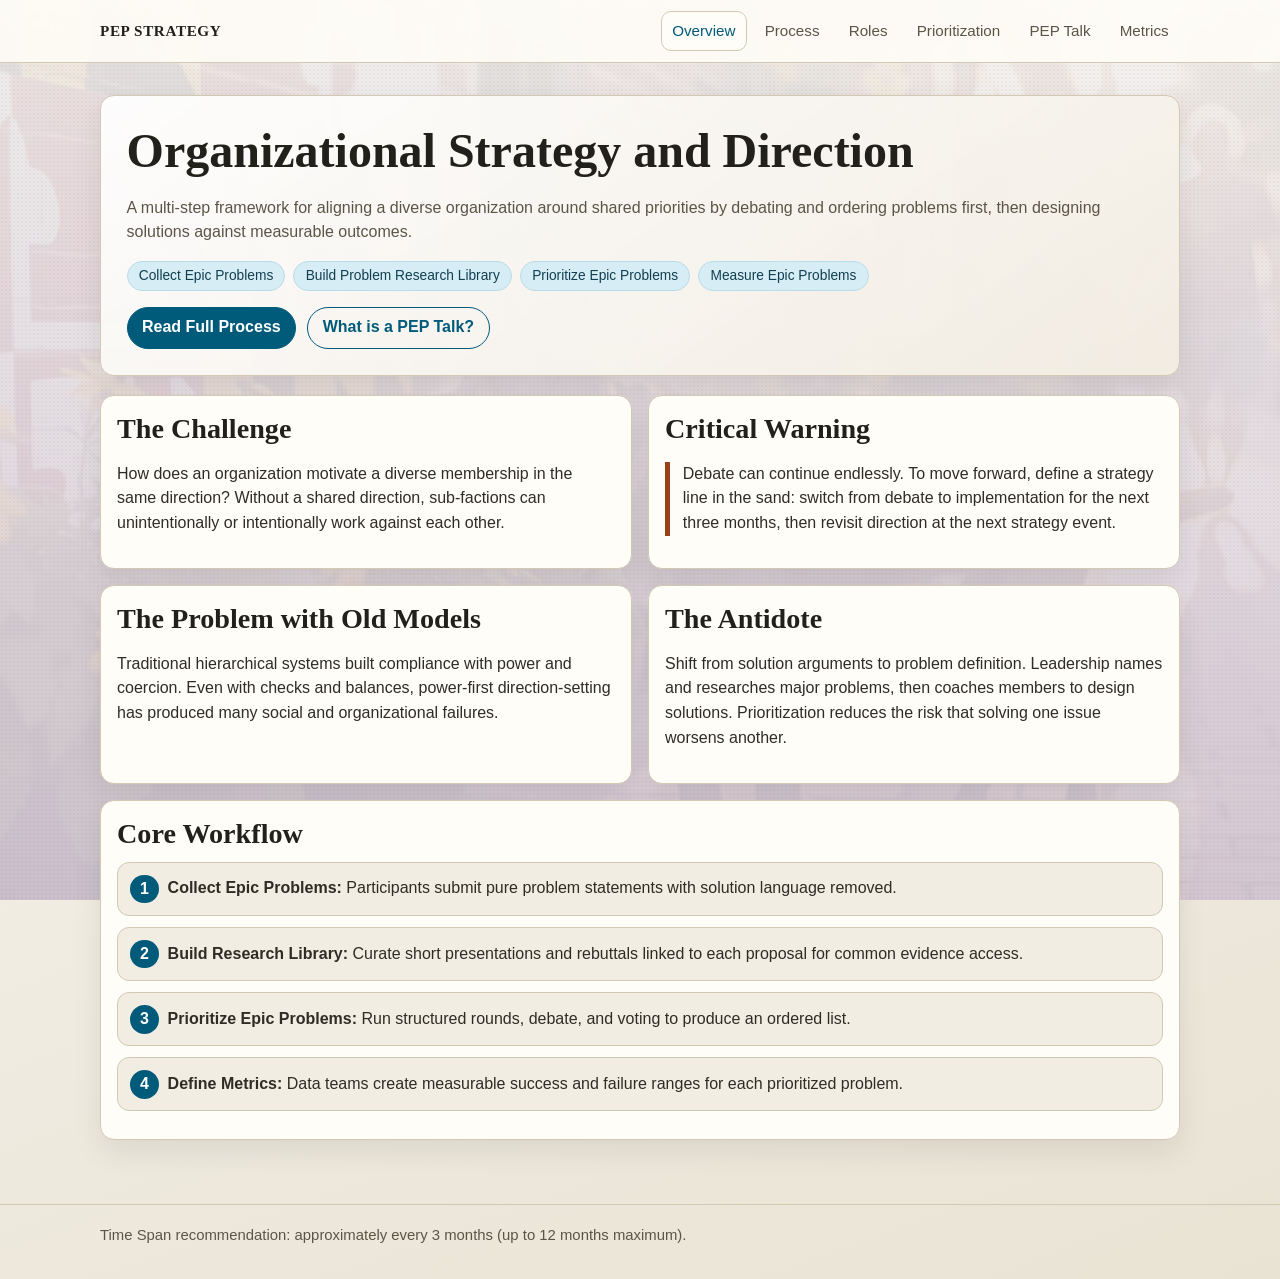
==== index.html @ a3748f55 "added pep talks" ====
<!doctype html>
<html lang="en">
  <head>
    <meta charset="UTF-8" />
    <meta name="viewport" content="width=device-width, initial-scale=1.0" />
    <title>Organizational Strategy and Direction</title>
    <link rel="stylesheet" href="styles.css" />
  </head>
  <body>
    <div class="site-bg"></div>
    <div class="grain"></div>
    <header class="site-header">
      <div class="wrap header-row">
        <a class="brand" href="index.html">PEP Strategy</a>
        <button class="menu-btn" data-menu-btn type="button">Menu</button>
        <nav class="site-nav" data-nav>
          <a class="active" href="index.html">Overview</a>
          <a href="process.html">Process</a>
          <a href="roles.html">Roles</a>
          <a href="prioritization.html">Prioritization</a>
          <a href="pep-talk.html">PEP Talk</a>
          <a href="metrics.html">Metrics</a>
        </nav>
      </div>
    </header>
    <main class="wrap">
      <section class="hero">
        <h1>Organizational Strategy and Direction</h1>
        <p class="muted">
          A multi-step framework for aligning a diverse organization around shared
          priorities by debating and ordering problems first, then designing
          solutions against measurable outcomes.
        </p>
        <div class="chips">
          <span class="chip">Collect Epic Problems</span>
          <span class="chip">Build Problem Research Library</span>
          <span class="chip">Prioritize Epic Problems</span>
          <span class="chip">Measure Epic Problems</span>
        </div>
        <div class="cta-row">
          <a class="btn fill" href="process.html">Read Full Process</a>
          <a class="btn" href="pep-talk.html">What is a PEP Talk?</a>
        </div>
      </section>

      <section class="grid">
        <article class="card">
          <h2>The Challenge</h2>
          <p>
            How does an organization motivate a diverse membership in the same
            direction? Without a shared direction, sub-factions can unintentionally
            or intentionally work against each other.
          </p>
        </article>
        <article class="card">
          <h2>Critical Warning</h2>
          <p class="warn">
            Debate can continue endlessly. To move forward, define a strategy line
            in the sand: switch from debate to implementation for the next three
            months, then revisit direction at the next strategy event.
          </p>
        </article>
        <article class="card">
          <h2>The Problem with Old Models</h2>
          <p>
            Traditional hierarchical systems built compliance with power and
            coercion. Even with checks and balances, power-first direction-setting
            has produced many social and organizational failures.
          </p>
        </article>
        <article class="card">
          <h2>The Antidote</h2>
          <p>
            Shift from solution arguments to problem definition. Leadership names
            and researches major problems, then coaches members to design solutions.
            Prioritization reduces the risk that solving one issue worsens another.
          </p>
        </article>
        <article class="card full">
          <h2>Core Workflow</h2>
          <ol class="step-list">
            <li>
              <strong>Collect Epic Problems:</strong> Participants submit pure
              problem statements with solution language removed.
            </li>
            <li>
              <strong>Build Research Library:</strong> Curate short presentations
              and rebuttals linked to each proposal for common evidence access.
            </li>
            <li>
              <strong>Prioritize Epic Problems:</strong> Run structured rounds,
              debate, and voting to produce an ordered list.
            </li>
            <li>
              <strong>Define Metrics:</strong> Data teams create measurable success
              and failure ranges for each prioritized problem.
            </li>
          </ol>
        </article>
      </section>
    </main>
    <footer>
      <div class="wrap">
        Time Span recommendation: approximately every 3 months (up to 12 months
        maximum).
      </div>
    </footer>
    <script src="script.js"></script>
  </body>
</html>
---- styles.css ----
:root {
  --bg: #f8f6f1;
  --bg-deep: #e9e3d4;
  --surface: #fffdf8;
  --surface-alt: #f2ede2;
  --text: #22201b;
  --muted: #5b5548;
  --line: #d2c8b4;
  --accent: #005a7a;
  --accent-soft: #d7edf5;
  --accent-2: #9c3f1b;
  --radius: 14px;
  --shadow: 0 12px 30px rgba(0, 0, 0, 0.08);
}

* {
  box-sizing: border-box;
}

html,
body {
  margin: 0;
  padding: 0;
}

body {
  font-family: "Gill Sans", "Avenir Next", "Trebuchet MS", sans-serif;
  color: var(--text);
  background: linear-gradient(160deg, var(--bg), var(--bg-deep));
  line-height: 1.55;
}

.site-bg {
  position: fixed;
  inset: 0;
  z-index: -2;
  background-image: linear-gradient(rgba(248, 246, 241, 0.72), rgba(248, 246, 241, 0.76)), url("images/background.avif");
  background-size: cover;
  background-position: center;
}

.grain {
  position: fixed;
  inset: 0;
  z-index: -1;
  background-image: radial-gradient(rgba(0, 0, 0, 0.03) 1px, transparent 1px);
  background-size: 4px 4px;
  pointer-events: none;
}

.wrap {
  width: min(1080px, calc(100% - 2rem));
  margin: 0 auto;
}

.site-header {
  position: sticky;
  top: 0;
  backdrop-filter: blur(6px);
  background: rgba(255, 253, 248, 0.88);
  border-bottom: 1px solid var(--line);
  z-index: 30;
}

.header-row {
  display: flex;
  align-items: center;
  justify-content: space-between;
  gap: 1rem;
  padding: 0.7rem 0;
}

.brand {
  text-decoration: none;
  color: var(--text);
  font-family: "Palatino Linotype", Palatino, serif;
  font-weight: 700;
  letter-spacing: 0.04em;
  text-transform: uppercase;
  font-size: 0.95rem;
}

.menu-btn {
  display: none;
  background: var(--surface-alt);
  border: 1px solid var(--line);
  border-radius: 10px;
  padding: 0.5rem 0.7rem;
  font-size: 0.95rem;
}

.site-nav {
  display: flex;
  gap: 0.4rem;
  flex-wrap: wrap;
}

.site-nav a {
  text-decoration: none;
  color: var(--muted);
  padding: 0.45rem 0.65rem;
  border-radius: 10px;
  border: 1px solid transparent;
  font-size: 0.95rem;
}

.site-nav a.active,
.site-nav a:hover {
  color: var(--accent);
  border-color: var(--line);
  background: var(--surface);
}

main {
  padding: 2rem 0 4rem;
}

.hero {
  border: 1px solid var(--line);
  border-radius: var(--radius);
  background: linear-gradient(145deg, rgba(255, 255, 255, 0.92), rgba(242, 237, 226, 0.95));
  box-shadow: var(--shadow);
  padding: clamp(1.2rem, 2vw, 2rem);
}

h1,
h2,
h3 {
  font-family: "Palatino Linotype", Palatino, serif;
  margin-top: 0;
  line-height: 1.2;
}

h1 {
  font-size: clamp(1.8rem, 4vw, 3rem);
  margin-bottom: 0.5rem;
}

h2 {
  margin-bottom: 0.7rem;
  font-size: clamp(1.35rem, 2.2vw, 1.9rem);
}

h3 {
  margin-bottom: 0.5rem;
  font-size: 1.2rem;
}

p,
li {
  color: #2f2c24;
}

.muted {
  color: var(--muted);
}

.chips {
  display: flex;
  gap: 0.5rem;
  flex-wrap: wrap;
  margin-top: 1rem;
}

.chip {
  background: var(--accent-soft);
  color: #113f50;
  border: 1px solid #badbe8;
  border-radius: 999px;
  padding: 0.2rem 0.7rem;
  font-size: 0.86rem;
}

.grid {
  margin-top: 1.2rem;
  display: grid;
  grid-template-columns: repeat(12, 1fr);
  gap: 1rem;
}

.card {
  grid-column: span 6;
  background: var(--surface);
  border: 1px solid var(--line);
  border-radius: var(--radius);
  padding: 1rem;
  box-shadow: var(--shadow);
}

.card.full {
  grid-column: 1 / -1;
}

.card.tight p,
.card.tight li {
  margin: 0.35rem 0;
}

.card ul {
  padding-left: 1.2rem;
  margin: 0.55rem 0;
}

.warn {
  border-left: 5px solid var(--accent-2);
  padding-left: 0.8rem;
}

.step-list {
  counter-reset: stepcount;
  list-style: none;
  padding-left: 0;
  margin: 0;
}

.step-list li {
  counter-increment: stepcount;
  background: var(--surface-alt);
  border: 1px solid var(--line);
  border-radius: 12px;
  margin: 0.7rem 0;
  padding: 0.85rem 0.95rem 0.85rem 3.1rem;
  position: relative;
}

.step-list li::before {
  content: counter(stepcount);
  position: absolute;
  left: 0.75rem;
  top: 0.73rem;
  width: 1.8rem;
  height: 1.8rem;
  border-radius: 999px;
  display: grid;
  place-items: center;
  background: var(--accent);
  color: #fff;
  font-weight: 700;
}

.cta-row {
  margin-top: 1rem;
  display: flex;
  flex-wrap: wrap;
  gap: 0.7rem;
}

.btn {
  display: inline-block;
  text-decoration: none;
  border-radius: 999px;
  border: 1px solid var(--accent);
  color: var(--accent);
  padding: 0.48rem 0.9rem;
  font-weight: 600;
}

.btn.fill {
  background: var(--accent);
  color: #fff;
}

.accordion {
  margin-top: 1rem;
}

.acc-item {
  border: 1px solid var(--line);
  border-radius: 12px;
  background: var(--surface);
  margin-bottom: 0.6rem;
  overflow: hidden;
}

.acc-head {
  width: 100%;
  text-align: left;
  border: 0;
  background: transparent;
  padding: 0.85rem;
  font-size: 1rem;
  font-weight: 700;
  color: var(--text);
  cursor: pointer;
}

.acc-body {
  padding: 0 0.85rem 0.9rem;
  display: none;
}

.acc-item.open .acc-body {
  display: block;
}

.timeline {
  list-style: none;
  padding-left: 0;
}

.timeline li {
  padding: 0.8rem 0.9rem;
  margin: 0.65rem 0;
  border-left: 4px solid var(--accent);
  background: var(--surface-alt);
  border-radius: 8px;
}

.checklist {
  display: grid;
  grid-template-columns: repeat(auto-fit, minmax(220px, 1fr));
  gap: 0.8rem;
}

.check {
  border: 1px solid var(--line);
  border-radius: 10px;
  padding: 0.65rem;
  background: var(--surface);
  display: flex;
  gap: 0.55rem;
  align-items: flex-start;
}

.status {
  margin-top: 0.8rem;
  font-size: 0.95rem;
  color: var(--muted);
}

footer {
  border-top: 1px solid var(--line);
  padding: 1.2rem 0 2rem;
  color: var(--muted);
  font-size: 0.93rem;
}

@media (max-width: 840px) {
  .card {
    grid-column: 1 / -1;
  }

  .menu-btn {
    display: block;
  }

  .site-nav {
    position: absolute;
    top: 3.4rem;
    left: 1rem;
    right: 1rem;
    background: rgba(255, 253, 248, 0.99);
    border: 1px solid var(--line);
    border-radius: 12px;
    padding: 0.6rem;
    display: none;
  }

  .site-nav.open {
    display: grid;
    grid-template-columns: 1fr;
  }
}
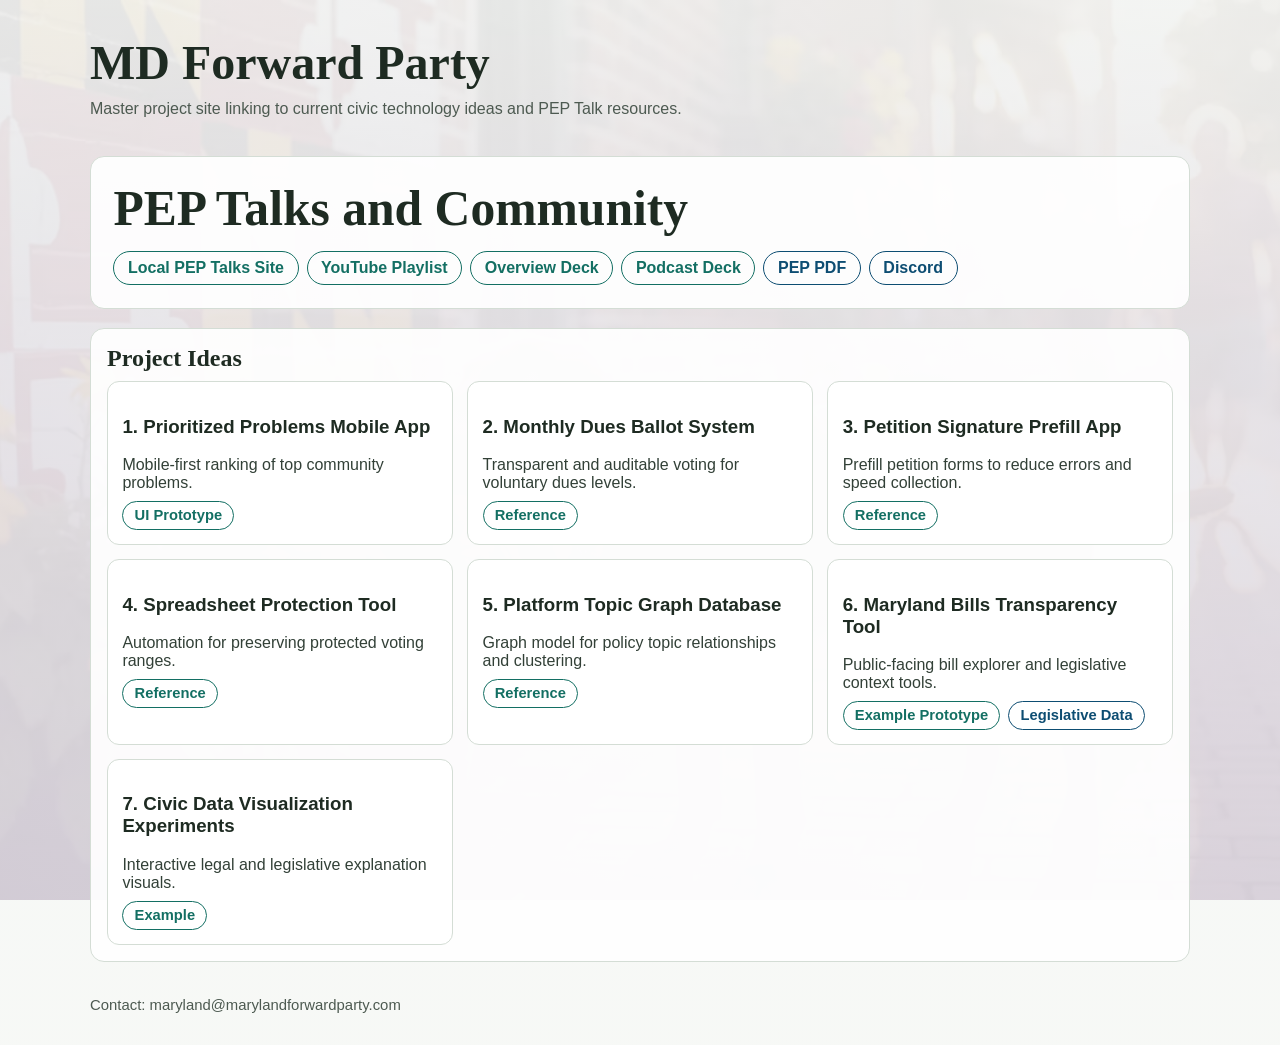
==== commit 415a0715: "Merge pull request #1 from juliancoy/main latest idk" ====
--- a/index.html
+++ b/index.html
@@ -3,108 +3,213 @@
   <head>
     <meta charset="UTF-8" />
     <meta name="viewport" content="width=device-width, initial-scale=1.0" />
-    <title>Organizational Strategy and Direction</title>
-    <link rel="stylesheet" href="styles.css" />
+    <title>MD Forward Party</title>
+    <style>
+      :root {
+        --bg: #f5f7f4;
+        --panel: #ffffff;
+        --text: #1e2b22;
+        --muted: #4d5a51;
+        --line: #d4ddd5;
+        --accent: #136f63;
+        --accent-2: #0d4d72;
+      }
+
+      * {
+        box-sizing: border-box;
+      }
+
+      body {
+        margin: 0;
+        font-family: "Avenir Next", "Gill Sans", "Trebuchet MS", sans-serif;
+        color: var(--text);
+        background:
+          linear-gradient(rgba(245, 247, 244, 0.78), rgba(245, 247, 244, 0.82)),
+          url("images/background.avif") center / cover fixed no-repeat;
+      }
+
+      .wrap {
+        width: min(1100px, calc(100% - 2rem));
+        margin: 0 auto;
+      }
+
+      header {
+        padding: 2.2rem 0 1.2rem;
+      }
+
+      h1,
+      h2 {
+        font-family: "Palatino Linotype", Palatino, serif;
+        margin: 0 0 0.6rem;
+      }
+
+      h1 {
+        font-size: clamp(2rem, 4vw, 3rem);
+      }
+
+      .subtitle {
+        max-width: 75ch;
+        color: var(--muted);
+        margin: 0;
+      }
+
+      .section {
+        margin: 1.2rem 0;
+        background: rgba(255, 255, 255, 0.92);
+        border: 1px solid var(--line);
+        border-radius: 14px;
+        padding: 1rem;
+      }
+
+      .pep-hero {
+        padding: 1.4rem;
+      }
+
+      .pep-hero h2 {
+        font-size: clamp(2rem, 5vw, 3.1rem);
+        margin-bottom: 0.9rem;
+      }
+
+      .pep-hero .links a.btn {
+        font-size: 1rem;
+        padding: 0.45rem 0.85rem;
+      }
+
+      .grid {
+        display: grid;
+        grid-template-columns: repeat(auto-fit, minmax(260px, 1fr));
+        gap: 0.9rem;
+      }
+
+      .card {
+        background: var(--panel);
+        border: 1px solid var(--line);
+        border-radius: 12px;
+        padding: 0.9rem;
+      }
+
+      .card p {
+        color: #324037;
+        margin: 0.55rem 0;
+      }
+
+      .links {
+        display: flex;
+        flex-wrap: wrap;
+        gap: 0.5rem;
+        margin-top: 0.55rem;
+      }
+
+      a.btn {
+        text-decoration: none;
+        border: 1px solid var(--accent);
+        color: var(--accent);
+        border-radius: 999px;
+        padding: 0.33rem 0.7rem;
+        font-size: 0.92rem;
+        font-weight: 600;
+      }
+
+      a.btn.alt {
+        border-color: var(--accent-2);
+        color: var(--accent-2);
+      }
+
+      footer {
+        color: var(--muted);
+        font-size: 0.93rem;
+        padding: 1rem 0 2rem;
+      }
+    </style>
   </head>
   <body>
-    <div class="site-bg"></div>
-    <div class="grain"></div>
-    <header class="site-header">
-      <div class="wrap header-row">
-        <a class="brand" href="index.html">PEP Strategy</a>
-        <button class="menu-btn" data-menu-btn type="button">Menu</button>
-        <nav class="site-nav" data-nav>
-          <a class="active" href="index.html">Overview</a>
-          <a href="process.html">Process</a>
-          <a href="roles.html">Roles</a>
-          <a href="prioritization.html">Prioritization</a>
-          <a href="pep-talk.html">PEP Talk</a>
-          <a href="metrics.html">Metrics</a>
-        </nav>
-      </div>
+    <header class="wrap">
+      <h1>MD Forward Party</h1>
+      <p class="subtitle">
+        Master project site linking to current civic technology ideas and PEP Talk
+        resources.
+      </p>
     </header>
+
     <main class="wrap">
-      <section class="hero">
-        <h1>Organizational Strategy and Direction</h1>
-        <p class="muted">
-          A multi-step framework for aligning a diverse organization around shared
-          priorities by debating and ordering problems first, then designing
-          solutions against measurable outcomes.
-        </p>
-        <div class="chips">
-          <span class="chip">Collect Epic Problems</span>
-          <span class="chip">Build Problem Research Library</span>
-          <span class="chip">Prioritize Epic Problems</span>
-          <span class="chip">Measure Epic Problems</span>
-        </div>
-        <div class="cta-row">
-          <a class="btn fill" href="process.html">Read Full Process</a>
-          <a class="btn" href="pep-talk.html">What is a PEP Talk?</a>
+      <section class="section pep-hero">
+        <h2>PEP Talks and Community</h2>
+        <div class="links">
+          <a class="btn" href="peptalks/index.html">Local PEP Talks Site</a>
+          <a class="btn" href="https://www.youtube.com/playlist?list=PLe817kHhDpUuVt0hvGrzmPZuQHDIEJgCh" target="_blank" rel="noopener noreferrer">YouTube Playlist</a>
+          <a class="btn" href="https://docs.google.com/presentation/d/1ReUq8zwjFY9XGYvoGui4mDUym4zjDDr1kSMOMMTB03U/edit?usp=sharing" target="_blank" rel="noopener noreferrer">Overview Deck</a>
+          <a class="btn" href="https://docs.google.com/presentation/d/13OREG6owep9wmHEGpirr1Uel2mpsHbH6G_jje3WhCN0/edit?usp=sharing" target="_blank" rel="noopener noreferrer">Podcast Deck</a>
+          <a class="btn alt" href="https://drive.google.com/file/d/1LuNRDrBLrNzcvCkttPSVV56pxK-YlEKy/view?usp=sharing" target="_blank" rel="noopener noreferrer">PEP PDF</a>
+          <a class="btn alt" href="https://discord.gg/knmuFxfehD" target="_blank" rel="noopener noreferrer">Discord</a>
         </div>
       </section>
 
-      <section class="grid">
-        <article class="card">
-          <h2>The Challenge</h2>
-          <p>
-            How does an organization motivate a diverse membership in the same
-            direction? Without a shared direction, sub-factions can unintentionally
-            or intentionally work against each other.
-          </p>
-        </article>
-        <article class="card">
-          <h2>Critical Warning</h2>
-          <p class="warn">
-            Debate can continue endlessly. To move forward, define a strategy line
-            in the sand: switch from debate to implementation for the next three
-            months, then revisit direction at the next strategy event.
-          </p>
-        </article>
-        <article class="card">
-          <h2>The Problem with Old Models</h2>
-          <p>
-            Traditional hierarchical systems built compliance with power and
-            coercion. Even with checks and balances, power-first direction-setting
-            has produced many social and organizational failures.
-          </p>
-        </article>
-        <article class="card">
-          <h2>The Antidote</h2>
-          <p>
-            Shift from solution arguments to problem definition. Leadership names
-            and researches major problems, then coaches members to design solutions.
-            Prioritization reduces the risk that solving one issue worsens another.
-          </p>
-        </article>
-        <article class="card full">
-          <h2>Core Workflow</h2>
-          <ol class="step-list">
-            <li>
-              <strong>Collect Epic Problems:</strong> Participants submit pure
-              problem statements with solution language removed.
-            </li>
-            <li>
-              <strong>Build Research Library:</strong> Curate short presentations
-              and rebuttals linked to each proposal for common evidence access.
-            </li>
-            <li>
-              <strong>Prioritize Epic Problems:</strong> Run structured rounds,
-              debate, and voting to produce an ordered list.
-            </li>
-            <li>
-              <strong>Define Metrics:</strong> Data teams create measurable success
-              and failure ranges for each prioritized problem.
-            </li>
-          </ol>
-        </article>
+      <section class="section">
+        <h2>Project Ideas</h2>
+        <div class="grid">
+          <article class="card">
+            <h3>1. Prioritized Problems Mobile App</h3>
+            <p>Mobile-first ranking of top community problems.</p>
+            <div class="links">
+              <a class="btn" href="https://miro.com/app/board/uXjVNVqvYdk=/?share_link_id=442935498077" target="_blank" rel="noopener noreferrer">UI Prototype</a>
+            </div>
+          </article>
+
+          <article class="card">
+            <h3>2. Monthly Dues Ballot System</h3>
+            <p>Transparent and auditable voting for voluntary dues levels.</p>
+            <div class="links">
+              <a class="btn" href="https://www.notion.so/Monthly-Dues-Ballot-31e67ecedf8980219023f71f05787a98?pvs=21" target="_blank" rel="noopener noreferrer">Reference</a>
+            </div>
+          </article>
+
+          <article class="card">
+            <h3>3. Petition Signature Prefill App</h3>
+            <p>Prefill petition forms to reduce errors and speed collection.</p>
+            <div class="links">
+              <a class="btn" href="https://www.notion.so/Mobile-App-to-Prefill-Signature-Petitions-see-Andy-Ellis-31e67ecedf89806b87c8c4e5cc461194?pvs=21" target="_blank" rel="noopener noreferrer">Reference</a>
+            </div>
+          </article>
+
+          <article class="card">
+            <h3>4. Spreadsheet Protection Tool</h3>
+            <p>Automation for preserving protected voting ranges.</p>
+            <div class="links">
+              <a class="btn" href="https://www.notion.so/Write-Code-to-Copy-Protecting-Ranges-for-Voting-Spreadsheet-31e67ecedf8980879392f9505875d39f?pvs=21" target="_blank" rel="noopener noreferrer">Reference</a>
+            </div>
+          </article>
+
+          <article class="card">
+            <h3>5. Platform Topic Graph Database</h3>
+            <p>Graph model for policy topic relationships and clustering.</p>
+            <div class="links">
+              <a class="btn" href="https://www.notion.so/Platform-Topic-Graph-Database-31e67ecedf89805183cde8dfc34a5b9d?pvs=21" target="_blank" rel="noopener noreferrer">Reference</a>
+            </div>
+          </article>
+
+          <article class="card">
+            <h3>6. Maryland Bills Transparency Tool</h3>
+            <p>Public-facing bill explorer and legislative context tools.</p>
+            <div class="links">
+              <a class="btn" href="https://codecollective.us/mdbills.html" target="_blank" rel="noopener noreferrer">Example Prototype</a>
+              <a class="btn alt" href="https://mgaleg.maryland.gov/2026rs/misc/billsmasterlist/legislation.json" target="_blank" rel="noopener noreferrer">Legislative Data</a>
+            </div>
+          </article>
+
+          <article class="card">
+            <h3>7. Civic Data Visualization Experiments</h3>
+            <p>Interactive legal and legislative explanation visuals.</p>
+            <div class="links">
+              <a class="btn" href="https://www.qfathom.com/assets/html/TrumpIndictmentsDev2.html" target="_blank" rel="noopener noreferrer">Example</a>
+            </div>
+          </article>
+        </div>
       </section>
+
     </main>
-    <footer>
-      <div class="wrap">
-        Time Span recommendation: approximately every 3 months (up to 12 months
-        maximum).
-      </div>
+
+    <footer class="wrap">
+      Contact: maryland@marylandforwardparty.com
     </footer>
-    <script src="script.js"></script>
   </body>
 </html>
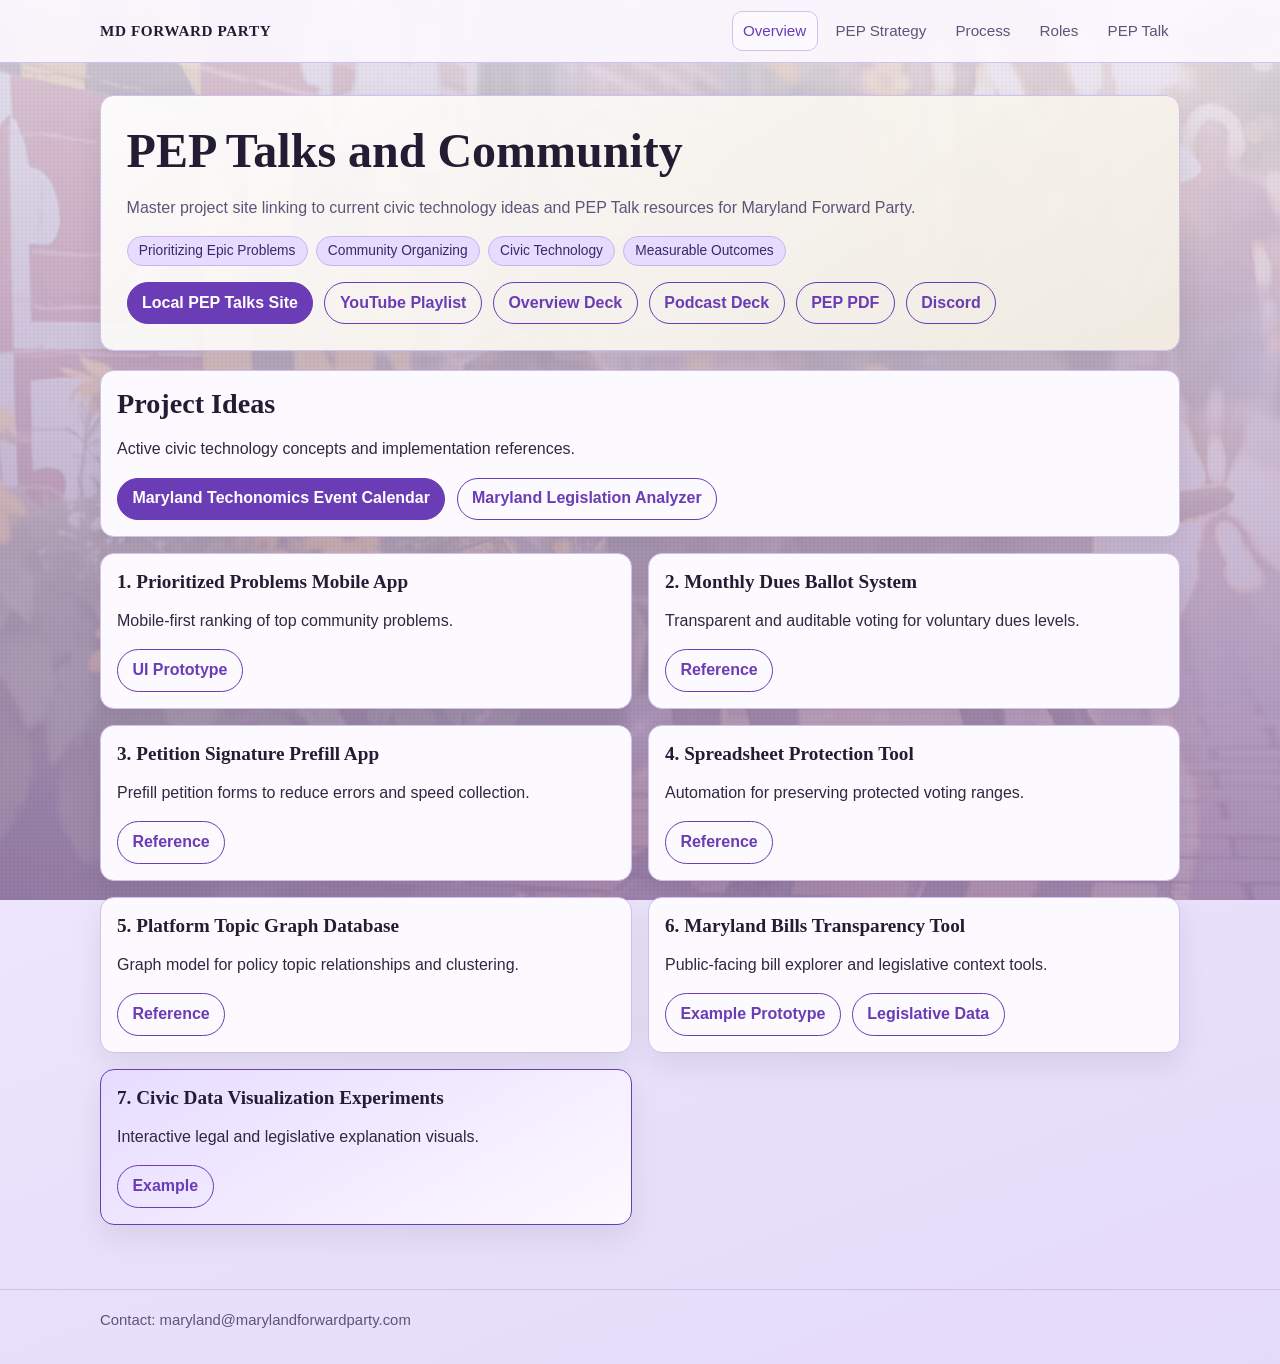
==== commit ac4d1119: "updates colors" ====
--- a/index.html
+++ b/index.html
@@ -4,212 +4,116 @@
     <meta charset="UTF-8" />
     <meta name="viewport" content="width=device-width, initial-scale=1.0" />
     <title>MD Forward Party</title>
+    <link rel="stylesheet" href="peptalks/styles.css" />
     <style>
-      :root {
-        --bg: #f5f7f4;
-        --panel: #ffffff;
-        --text: #1e2b22;
-        --muted: #4d5a51;
-        --line: #d4ddd5;
-        --accent: #136f63;
-        --accent-2: #0d4d72;
-      }
-
-      * {
-        box-sizing: border-box;
-      }
-
-      body {
-        margin: 0;
-        font-family: "Avenir Next", "Gill Sans", "Trebuchet MS", sans-serif;
-        color: var(--text);
-        background:
-          linear-gradient(rgba(245, 247, 244, 0.78), rgba(245, 247, 244, 0.82)),
-          url("images/background.avif") center / cover fixed no-repeat;
-      }
-
-      .wrap {
-        width: min(1100px, calc(100% - 2rem));
-        margin: 0 auto;
-      }
-
-      header {
-        padding: 2.2rem 0 1.2rem;
-      }
-
-      h1,
-      h2 {
-        font-family: "Palatino Linotype", Palatino, serif;
-        margin: 0 0 0.6rem;
-      }
-
-      h1 {
-        font-size: clamp(2rem, 4vw, 3rem);
-      }
-
-      .subtitle {
-        max-width: 75ch;
-        color: var(--muted);
-        margin: 0;
-      }
-
-      .section {
-        margin: 1.2rem 0;
-        background: rgba(255, 255, 255, 0.92);
-        border: 1px solid var(--line);
-        border-radius: 14px;
-        padding: 1rem;
-      }
-
-      .pep-hero {
-        padding: 1.4rem;
-      }
-
-      .pep-hero h2 {
-        font-size: clamp(2rem, 5vw, 3.1rem);
-        margin-bottom: 0.9rem;
-      }
-
-      .pep-hero .links a.btn {
-        font-size: 1rem;
-        padding: 0.45rem 0.85rem;
-      }
-
-      .grid {
-        display: grid;
-        grid-template-columns: repeat(auto-fit, minmax(260px, 1fr));
-        gap: 0.9rem;
-      }
-
-      .card {
-        background: var(--panel);
-        border: 1px solid var(--line);
-        border-radius: 12px;
-        padding: 0.9rem;
-      }
-
-      .card p {
-        color: #324037;
-        margin: 0.55rem 0;
-      }
-
-      .links {
-        display: flex;
-        flex-wrap: wrap;
-        gap: 0.5rem;
-        margin-top: 0.55rem;
-      }
-
-      a.btn {
-        text-decoration: none;
-        border: 1px solid var(--accent);
-        color: var(--accent);
-        border-radius: 999px;
-        padding: 0.33rem 0.7rem;
-        font-size: 0.92rem;
-        font-weight: 600;
-      }
-
-      a.btn.alt {
-        border-color: var(--accent-2);
-        color: var(--accent-2);
-      }
-
-      footer {
-        color: var(--muted);
-        font-size: 0.93rem;
-        padding: 1rem 0 2rem;
+      .spotlight {
+        border-color: var(--accent);
+        background: linear-gradient(150deg, var(--accent-soft), var(--surface));
       }
     </style>
   </head>
   <body>
-    <header class="wrap">
-      <h1>MD Forward Party</h1>
-      <p class="subtitle">
-        Master project site linking to current civic technology ideas and PEP Talk
-        resources.
-      </p>
+    <div class="site-bg"></div>
+    <div class="grain"></div>
+    <header class="site-header">
+      <div class="wrap header-row">
+        <a class="brand" href="index.html">MD Forward Party</a>
+        <button class="menu-btn" data-menu-btn type="button">Menu</button>
+        <nav class="site-nav" data-nav>
+          <a class="active" href="index.html">Overview</a>
+          <a href="peptalks/index.html">PEP Strategy</a>
+          <a href="peptalks/process.html">Process</a>
+          <a href="peptalks/roles.html">Roles</a>
+          <a href="peptalks/pep-talk.html">PEP Talk</a>
+        </nav>
+      </div>
     </header>
 
     <main class="wrap">
-      <section class="section pep-hero">
-        <h2>PEP Talks and Community</h2>
-        <div class="links">
-          <a class="btn" href="peptalks/index.html">Local PEP Talks Site</a>
+      <section class="hero">
+        <h1>PEP Talks and Community</h1>
+        <p class="muted">
+          Master project site linking to current civic technology ideas and PEP
+          Talk resources for Maryland Forward Party.
+        </p>
+        <div class="chips">
+          <span class="chip">Prioritizing Epic Problems</span>
+          <span class="chip">Community Organizing</span>
+          <span class="chip">Civic Technology</span>
+          <span class="chip">Measurable Outcomes</span>
+        </div>
+        <div class="cta-row">
+          <a class="btn fill" href="peptalks/index.html">Local PEP Talks Site</a>
           <a class="btn" href="https://www.youtube.com/playlist?list=PLe817kHhDpUuVt0hvGrzmPZuQHDIEJgCh" target="_blank" rel="noopener noreferrer">YouTube Playlist</a>
           <a class="btn" href="https://docs.google.com/presentation/d/1ReUq8zwjFY9XGYvoGui4mDUym4zjDDr1kSMOMMTB03U/edit?usp=sharing" target="_blank" rel="noopener noreferrer">Overview Deck</a>
           <a class="btn" href="https://docs.google.com/presentation/d/13OREG6owep9wmHEGpirr1Uel2mpsHbH6G_jje3WhCN0/edit?usp=sharing" target="_blank" rel="noopener noreferrer">Podcast Deck</a>
-          <a class="btn alt" href="https://drive.google.com/file/d/1LuNRDrBLrNzcvCkttPSVV56pxK-YlEKy/view?usp=sharing" target="_blank" rel="noopener noreferrer">PEP PDF</a>
-          <a class="btn alt" href="https://discord.gg/knmuFxfehD" target="_blank" rel="noopener noreferrer">Discord</a>
+          <a class="btn" href="https://drive.google.com/file/d/1LuNRDrBLrNzcvCkttPSVV56pxK-YlEKy/view?usp=sharing" target="_blank" rel="noopener noreferrer">PEP PDF</a>
+          <a class="btn" href="https://discord.gg/knmuFxfehD" target="_blank" rel="noopener noreferrer">Discord</a>
         </div>
       </section>
 
-      <section class="section">
-        <h2>Project Ideas</h2>
-        <div class="grid">
-          <article class="card">
-            <h3>1. Prioritized Problems Mobile App</h3>
-            <p>Mobile-first ranking of top community problems.</p>
-            <div class="links">
-              <a class="btn" href="https://miro.com/app/board/uXjVNVqvYdk=/?share_link_id=442935498077" target="_blank" rel="noopener noreferrer">UI Prototype</a>
-            </div>
-          </article>
+      <section class="grid">
+        <article class="card full">
+          <h2>Project Ideas</h2>
+          <p>
+            Active civic technology concepts and implementation references.
+          </p>
+          <div class="cta-row">
+            <a class="btn fill" href="https://codecollective.us/calendar.html?city=baltimore" target="_blank" rel="noopener noreferrer">Maryland Techonomics Event Calendar</a>
+            <a class="btn" href="https://codecollective.us/mdbills.html" target="_blank" rel="noopener noreferrer">Maryland Legislation Analyzer</a>
+          </div>
+        </article>
 
-          <article class="card">
-            <h3>2. Monthly Dues Ballot System</h3>
-            <p>Transparent and auditable voting for voluntary dues levels.</p>
-            <div class="links">
-              <a class="btn" href="https://www.notion.so/Monthly-Dues-Ballot-31e67ecedf8980219023f71f05787a98?pvs=21" target="_blank" rel="noopener noreferrer">Reference</a>
-            </div>
-          </article>
+        <article class="card">
+          <h3>1. Prioritized Problems Mobile App</h3>
+          <p>Mobile-first ranking of top community problems.</p>
+          <a class="btn" href="https://miro.com/app/board/uXjVNVqvYdk=/?share_link_id=442935498077" target="_blank" rel="noopener noreferrer">UI Prototype</a>
+        </article>
 
-          <article class="card">
-            <h3>3. Petition Signature Prefill App</h3>
-            <p>Prefill petition forms to reduce errors and speed collection.</p>
-            <div class="links">
-              <a class="btn" href="https://www.notion.so/Mobile-App-to-Prefill-Signature-Petitions-see-Andy-Ellis-31e67ecedf89806b87c8c4e5cc461194?pvs=21" target="_blank" rel="noopener noreferrer">Reference</a>
-            </div>
-          </article>
+        <article class="card">
+          <h3>2. Monthly Dues Ballot System</h3>
+          <p>Transparent and auditable voting for voluntary dues levels.</p>
+          <a class="btn" href="https://www.notion.so/Monthly-Dues-Ballot-31e67ecedf8980219023f71f05787a98?pvs=21" target="_blank" rel="noopener noreferrer">Reference</a>
+        </article>
 
-          <article class="card">
-            <h3>4. Spreadsheet Protection Tool</h3>
-            <p>Automation for preserving protected voting ranges.</p>
-            <div class="links">
-              <a class="btn" href="https://www.notion.so/Write-Code-to-Copy-Protecting-Ranges-for-Voting-Spreadsheet-31e67ecedf8980879392f9505875d39f?pvs=21" target="_blank" rel="noopener noreferrer">Reference</a>
-            </div>
-          </article>
+        <article class="card">
+          <h3>3. Petition Signature Prefill App</h3>
+          <p>Prefill petition forms to reduce errors and speed collection.</p>
+          <a class="btn" href="https://www.notion.so/Mobile-App-to-Prefill-Signature-Petitions-see-Andy-Ellis-31e67ecedf89806b87c8c4e5cc461194?pvs=21" target="_blank" rel="noopener noreferrer">Reference</a>
+        </article>
 
-          <article class="card">
-            <h3>5. Platform Topic Graph Database</h3>
-            <p>Graph model for policy topic relationships and clustering.</p>
-            <div class="links">
-              <a class="btn" href="https://www.notion.so/Platform-Topic-Graph-Database-31e67ecedf89805183cde8dfc34a5b9d?pvs=21" target="_blank" rel="noopener noreferrer">Reference</a>
-            </div>
-          </article>
+        <article class="card">
+          <h3>4. Spreadsheet Protection Tool</h3>
+          <p>Automation for preserving protected voting ranges.</p>
+          <a class="btn" href="https://www.notion.so/Write-Code-to-Copy-Protecting-Ranges-for-Voting-Spreadsheet-31e67ecedf8980879392f9505875d39f?pvs=21" target="_blank" rel="noopener noreferrer">Reference</a>
+        </article>
 
-          <article class="card">
-            <h3>6. Maryland Bills Transparency Tool</h3>
-            <p>Public-facing bill explorer and legislative context tools.</p>
-            <div class="links">
-              <a class="btn" href="https://codecollective.us/mdbills.html" target="_blank" rel="noopener noreferrer">Example Prototype</a>
-              <a class="btn alt" href="https://mgaleg.maryland.gov/2026rs/misc/billsmasterlist/legislation.json" target="_blank" rel="noopener noreferrer">Legislative Data</a>
-            </div>
-          </article>
+        <article class="card">
+          <h3>5. Platform Topic Graph Database</h3>
+          <p>Graph model for policy topic relationships and clustering.</p>
+          <a class="btn" href="https://www.notion.so/Platform-Topic-Graph-Database-31e67ecedf89805183cde8dfc34a5b9d?pvs=21" target="_blank" rel="noopener noreferrer">Reference</a>
+        </article>
 
-          <article class="card">
-            <h3>7. Civic Data Visualization Experiments</h3>
-            <p>Interactive legal and legislative explanation visuals.</p>
-            <div class="links">
-              <a class="btn" href="https://www.qfathom.com/assets/html/TrumpIndictmentsDev2.html" target="_blank" rel="noopener noreferrer">Example</a>
-            </div>
-          </article>
-        </div>
+        <article class="card">
+          <h3>6. Maryland Bills Transparency Tool</h3>
+          <p>Public-facing bill explorer and legislative context tools.</p>
+          <div class="cta-row">
+            <a class="btn" href="https://codecollective.us/mdbills.html" target="_blank" rel="noopener noreferrer">Example Prototype</a>
+            <a class="btn" href="https://mgaleg.maryland.gov/2026rs/misc/billsmasterlist/legislation.json" target="_blank" rel="noopener noreferrer">Legislative Data</a>
+          </div>
+        </article>
+
+        <article class="card spotlight">
+          <h3>7. Civic Data Visualization Experiments</h3>
+          <p>Interactive legal and legislative explanation visuals.</p>
+          <a class="btn" href="https://www.qfathom.com/assets/html/TrumpIndictmentsDev2.html" target="_blank" rel="noopener noreferrer">Example</a>
+        </article>
       </section>
-
     </main>
 
-    <footer class="wrap">
-      Contact: maryland@marylandforwardparty.com
+    <footer>
+      <div class="wrap">Contact: maryland@marylandforwardparty.com</div>
     </footer>
+    <script src="peptalks/script.js"></script>
   </body>
 </html>
--- a/peptalks/styles.css
+++ b/peptalks/styles.css
@@ -0,0 +1,363 @@
+:root {
+  --bg: #f4f0ff;
+  --bg-deep: #e4daf9;
+  --surface: #fcf9ff;
+  --surface-alt: #f1eafe;
+  --text: #231d33;
+  --muted: #5f5378;
+  --line: #cfc1eb;
+  --accent: #6a3cb5;
+  --accent-soft: #e7dcff;
+  --accent-2: #8f2f98;
+  --radius: 14px;
+  --shadow: 0 12px 30px rgba(0, 0, 0, 0.08);
+}
+
+* {
+  box-sizing: border-box;
+}
+
+html,
+body {
+  margin: 0;
+  padding: 0;
+}
+
+body {
+  font-family: "Gill Sans", "Avenir Next", "Trebuchet MS", sans-serif;
+  color: var(--text);
+  background: linear-gradient(160deg, var(--bg), var(--bg-deep));
+  line-height: 1.55;
+}
+
+.site-bg {
+  position: fixed;
+  inset: 0;
+  z-index: -2;
+  background-image: linear-gradient(rgba(244, 240, 255, 0.42), rgba(244, 240, 255, 0.48)), url("../images/background.avif");
+  background-size: cover;
+  background-position: center;
+}
+
+.grain {
+  position: fixed;
+  inset: 0;
+  z-index: -1;
+  background-image: radial-gradient(rgba(0, 0, 0, 0.03) 1px, transparent 1px);
+  background-size: 4px 4px;
+  pointer-events: none;
+}
+
+.wrap {
+  width: min(1080px, calc(100% - 2rem));
+  margin: 0 auto;
+}
+
+.site-header {
+  position: sticky;
+  top: 0;
+  backdrop-filter: blur(6px);
+  background: rgba(252, 249, 255, 0.9);
+  border-bottom: 1px solid var(--line);
+  z-index: 30;
+}
+
+.header-row {
+  display: flex;
+  align-items: center;
+  justify-content: space-between;
+  gap: 1rem;
+  padding: 0.7rem 0;
+}
+
+.brand {
+  text-decoration: none;
+  color: var(--text);
+  font-family: "Palatino Linotype", Palatino, serif;
+  font-weight: 700;
+  letter-spacing: 0.04em;
+  text-transform: uppercase;
+  font-size: 0.95rem;
+}
+
+.menu-btn {
+  display: none;
+  background: var(--surface-alt);
+  border: 1px solid var(--line);
+  border-radius: 10px;
+  padding: 0.5rem 0.7rem;
+  font-size: 0.95rem;
+}
+
+.site-nav {
+  display: flex;
+  gap: 0.4rem;
+  flex-wrap: wrap;
+}
+
+.site-nav a {
+  text-decoration: none;
+  color: var(--muted);
+  padding: 0.45rem 0.65rem;
+  border-radius: 10px;
+  border: 1px solid transparent;
+  font-size: 0.95rem;
+}
+
+.site-nav a.active,
+.site-nav a:hover {
+  color: var(--accent);
+  border-color: var(--line);
+  background: var(--surface);
+}
+
+main {
+  padding: 2rem 0 4rem;
+}
+
+.hero {
+  border: 1px solid var(--line);
+  border-radius: var(--radius);
+  background: linear-gradient(145deg, rgba(255, 255, 255, 0.92), rgba(242, 237, 226, 0.95));
+  box-shadow: var(--shadow);
+  padding: clamp(1.2rem, 2vw, 2rem);
+}
+
+h1,
+h2,
+h3 {
+  font-family: "Palatino Linotype", Palatino, serif;
+  margin-top: 0;
+  line-height: 1.2;
+}
+
+h1 {
+  font-size: clamp(1.8rem, 4vw, 3rem);
+  margin-bottom: 0.5rem;
+}
+
+h2 {
+  margin-bottom: 0.7rem;
+  font-size: clamp(1.35rem, 2.2vw, 1.9rem);
+}
+
+h3 {
+  margin-bottom: 0.5rem;
+  font-size: 1.2rem;
+}
+
+p,
+li {
+  color: #2f2840;
+}
+
+.muted {
+  color: var(--muted);
+}
+
+.chips {
+  display: flex;
+  gap: 0.5rem;
+  flex-wrap: wrap;
+  margin-top: 1rem;
+}
+
+.chip {
+  background: var(--accent-soft);
+  color: #3d2669;
+  border: 1px solid #cbb3f0;
+  border-radius: 999px;
+  padding: 0.2rem 0.7rem;
+  font-size: 0.86rem;
+}
+
+.grid {
+  margin-top: 1.2rem;
+  display: grid;
+  grid-template-columns: repeat(12, 1fr);
+  gap: 1rem;
+}
+
+.card {
+  grid-column: span 6;
+  background: var(--surface);
+  border: 1px solid var(--line);
+  border-radius: var(--radius);
+  padding: 1rem;
+  box-shadow: var(--shadow);
+}
+
+.card.full {
+  grid-column: 1 / -1;
+}
+
+.card.tight p,
+.card.tight li {
+  margin: 0.35rem 0;
+}
+
+.card ul {
+  padding-left: 1.2rem;
+  margin: 0.55rem 0;
+}
+
+.warn {
+  border-left: 5px solid var(--accent-2);
+  padding-left: 0.8rem;
+}
+
+.step-list {
+  counter-reset: stepcount;
+  list-style: none;
+  padding-left: 0;
+  margin: 0;
+}
+
+.step-list li {
+  counter-increment: stepcount;
+  background: var(--surface-alt);
+  border: 1px solid var(--line);
+  border-radius: 12px;
+  margin: 0.7rem 0;
+  padding: 0.85rem 0.95rem 0.85rem 3.1rem;
+  position: relative;
+}
+
+.step-list li::before {
+  content: counter(stepcount);
+  position: absolute;
+  left: 0.75rem;
+  top: 0.73rem;
+  width: 1.8rem;
+  height: 1.8rem;
+  border-radius: 999px;
+  display: grid;
+  place-items: center;
+  background: var(--accent);
+  color: #fff;
+  font-weight: 700;
+}
+
+.cta-row {
+  margin-top: 1rem;
+  display: flex;
+  flex-wrap: wrap;
+  gap: 0.7rem;
+}
+
+.btn {
+  display: inline-block;
+  text-decoration: none;
+  border-radius: 999px;
+  border: 1px solid var(--accent);
+  color: var(--accent);
+  padding: 0.48rem 0.9rem;
+  font-weight: 600;
+}
+
+.btn.fill {
+  background: var(--accent);
+  color: #fff;
+}
+
+.accordion {
+  margin-top: 1rem;
+}
+
+.acc-item {
+  border: 1px solid var(--line);
+  border-radius: 12px;
+  background: var(--surface);
+  margin-bottom: 0.6rem;
+  overflow: hidden;
+}
+
+.acc-head {
+  width: 100%;
+  text-align: left;
+  border: 0;
+  background: transparent;
+  padding: 0.85rem;
+  font-size: 1rem;
+  font-weight: 700;
+  color: var(--text);
+  cursor: pointer;
+}
+
+.acc-body {
+  padding: 0 0.85rem 0.9rem;
+  display: none;
+}
+
+.acc-item.open .acc-body {
+  display: block;
+}
+
+.timeline {
+  list-style: none;
+  padding-left: 0;
+}
+
+.timeline li {
+  padding: 0.8rem 0.9rem;
+  margin: 0.65rem 0;
+  border-left: 4px solid var(--accent);
+  background: var(--surface-alt);
+  border-radius: 8px;
+}
+
+.checklist {
+  display: grid;
+  grid-template-columns: repeat(auto-fit, minmax(220px, 1fr));
+  gap: 0.8rem;
+}
+
+.check {
+  border: 1px solid var(--line);
+  border-radius: 10px;
+  padding: 0.65rem;
+  background: var(--surface);
+  display: flex;
+  gap: 0.55rem;
+  align-items: flex-start;
+}
+
+.status {
+  margin-top: 0.8rem;
+  font-size: 0.95rem;
+  color: var(--muted);
+}
+
+footer {
+  border-top: 1px solid var(--line);
+  padding: 1.2rem 0 2rem;
+  color: var(--muted);
+  font-size: 0.93rem;
+}
+
+@media (max-width: 840px) {
+  .card {
+    grid-column: 1 / -1;
+  }
+
+  .menu-btn {
+    display: block;
+  }
+
+  .site-nav {
+    position: absolute;
+    top: 3.4rem;
+    left: 1rem;
+    right: 1rem;
+    background: rgba(255, 253, 248, 0.99);
+    border: 1px solid var(--line);
+    border-radius: 12px;
+    padding: 0.6rem;
+    display: none;
+  }
+
+  .site-nav.open {
+    display: grid;
+    grid-template-columns: 1fr;
+  }
+}
